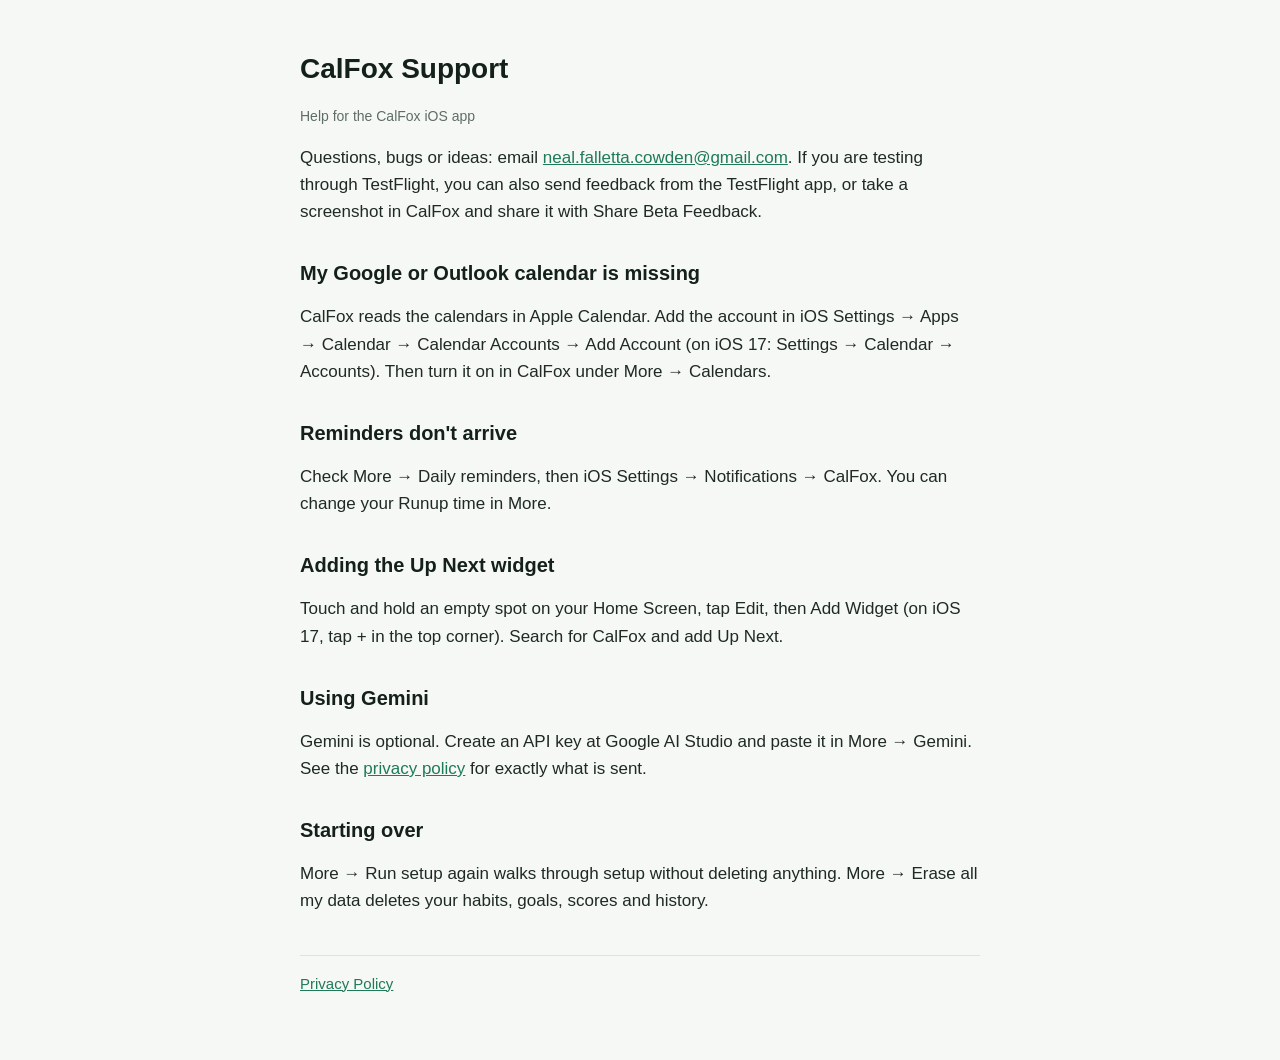
==== support.html @ bc5c1007 "CalFox privacy policy and support pages Co-Authored-By: Claude Opus 5.5 <noreply@anthropic.com>" ====
<!DOCTYPE html>
<html lang="en">
<head>
<meta charset="utf-8">
<meta name="viewport" content="width=device-width, initial-scale=1">
<title>CalFox Support</title>
<link rel="stylesheet" href="style.css">
</head>
<body>
<h1>CalFox Support</h1>
<p class="meta">Help for the CalFox iOS app</p>

<p>Questions, bugs or ideas: email <a href="mailto:neal.falletta.cowden@gmail.com">neal.falletta.cowden@gmail.com</a>. If you are testing through TestFlight, you can also send feedback from the TestFlight app, or take a screenshot in CalFox and share it with Share Beta Feedback.</p>

<h2>My Google or Outlook calendar is missing</h2>
<p>CalFox reads the calendars in Apple Calendar. Add the account in iOS Settings → Apps → Calendar → Calendar Accounts → Add Account (on iOS 17: Settings → Calendar → Accounts). Then turn it on in CalFox under More → Calendars.</p>

<h2>Reminders don't arrive</h2>
<p>Check More → Daily reminders, then iOS Settings → Notifications → CalFox. You can change your Runup time in More.</p>

<h2>Adding the Up Next widget</h2>
<p>Touch and hold an empty spot on your Home Screen, tap Edit, then Add Widget (on iOS 17, tap + in the top corner). Search for CalFox and add Up Next.</p>

<h2>Using Gemini</h2>
<p>Gemini is optional. Create an API key at Google AI Studio and paste it in More → Gemini. See the <a href="privacy.html">privacy policy</a> for exactly what is sent.</p>

<h2>Starting over</h2>
<p>More → Run setup again walks through setup without deleting anything. More → Erase all my data deletes your habits, goals, scores and history.</p>

<nav><a href="privacy.html">Privacy Policy</a></nav>
</body>
</html>
---- style.css ----
:root { --ink: #1f2a24; --head: #14201a; --muted: #5f6d66; --link: #1f7a5a; --bg: #f6f8f5; --rule: #dde4df; }
@media (prefers-color-scheme: dark) {
  :root { --ink: #dfe7e2; --head: #f2f6f3; --muted: #9aa8a1; --link: #5fd0a4; --bg: #111614; --rule: #26302b; }
}
body { max-width: 680px; margin: 0 auto; padding: 32px 20px 64px; font: 17px/1.6 -apple-system, "Segoe UI", sans-serif; color: var(--ink); background: var(--bg); }
h1, h2 { color: var(--head); line-height: 1.25; }
h1 { font-size: 28px; } h2 { font-size: 20px; margin-top: 36px; }
a { color: var(--link); }
.meta { color: var(--muted); font-size: 14px; }
ul { padding-left: 22px; }
nav { margin-top: 40px; padding-top: 16px; border-top: 1px solid var(--rule); font-size: 15px; }
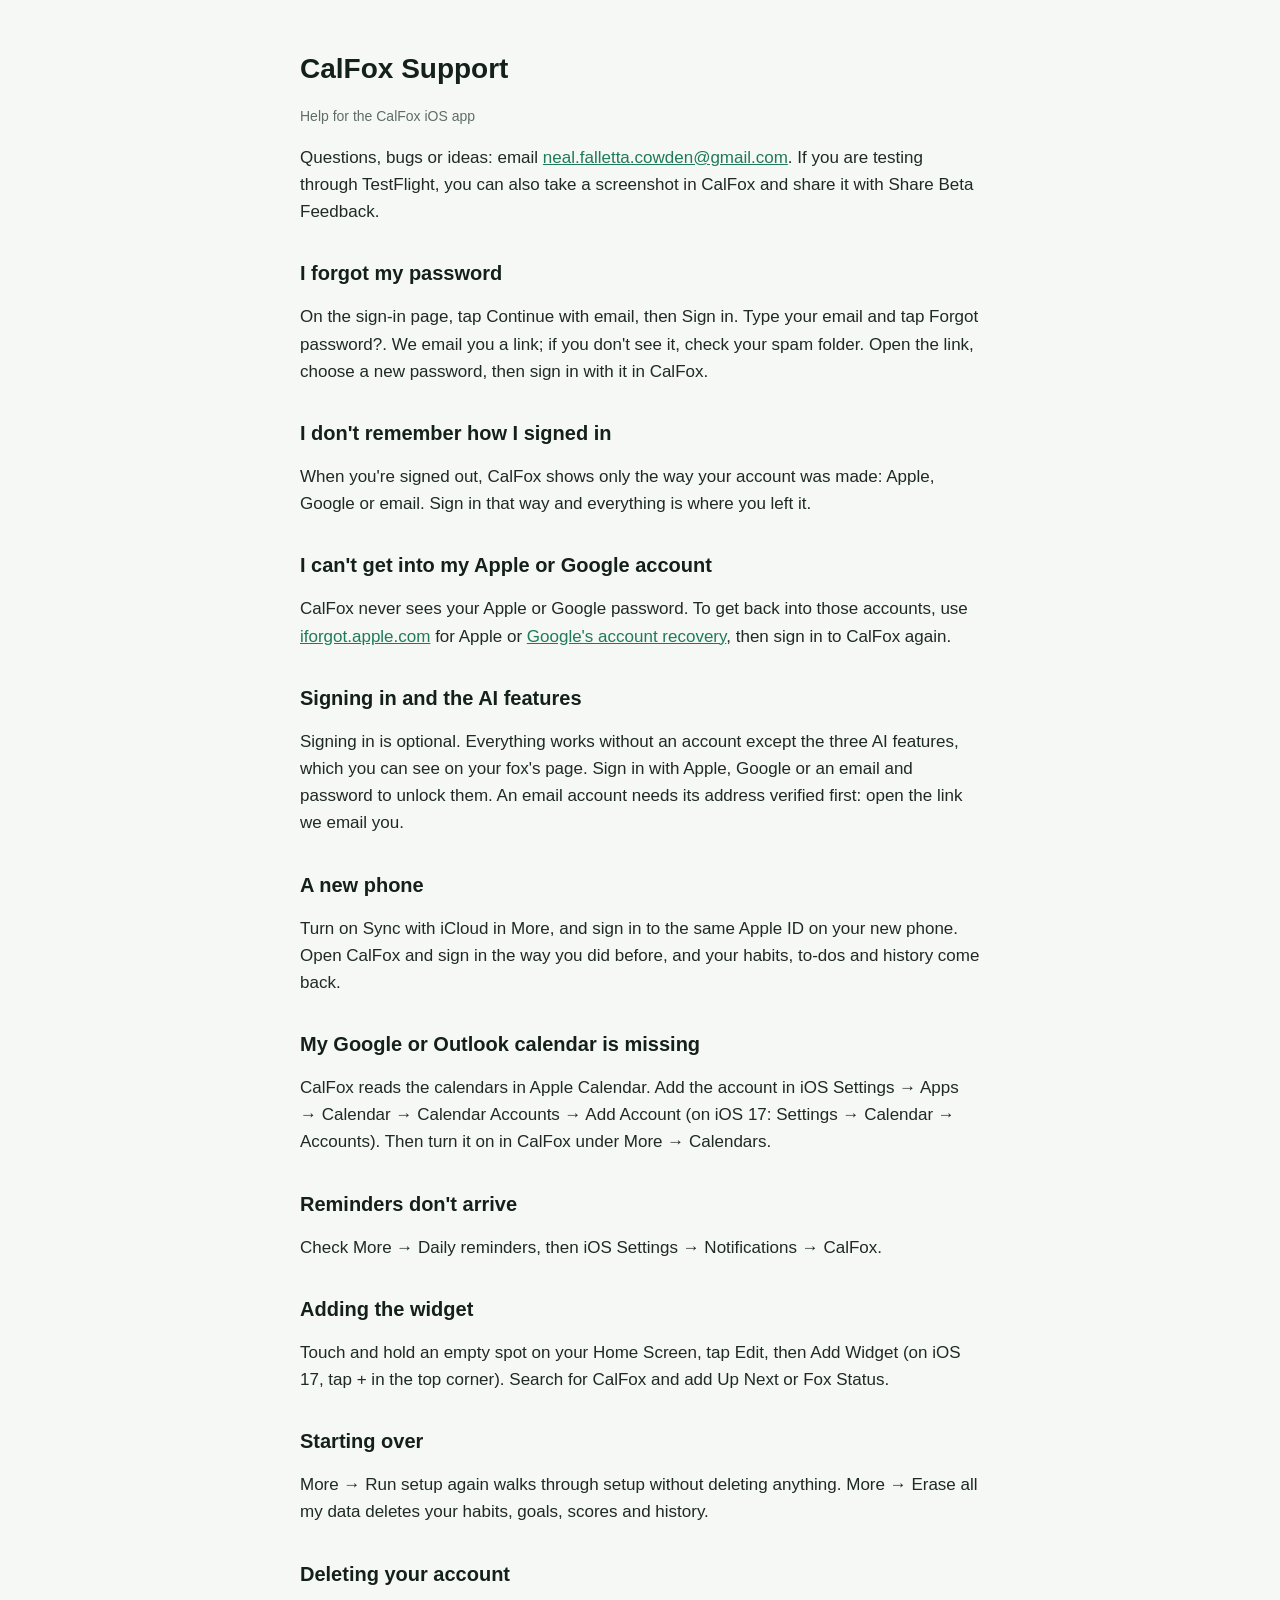
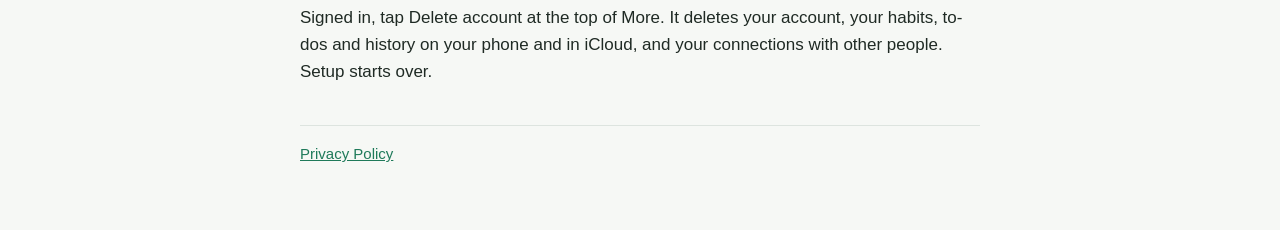
==== commit ec1934a5: "Support: forgot password, signing in, a new phone, Delete account; the AI through sign-in (Oct 28) C" ====
--- a/support.html
+++ b/support.html
@@ -10,23 +10,38 @@
 <h1>CalFox Support</h1>
 <p class="meta">Help for the CalFox iOS app</p>
 
-<p>Questions, bugs or ideas: email <a href="mailto:neal.falletta.cowden@gmail.com">neal.falletta.cowden@gmail.com</a>. If you are testing through TestFlight, you can also send feedback from the TestFlight app, or take a screenshot in CalFox and share it with Share Beta Feedback.</p>
+<p>Questions, bugs or ideas: email <a href="mailto:neal.falletta.cowden@gmail.com">neal.falletta.cowden@gmail.com</a>. If you are testing through TestFlight, you can also take a screenshot in CalFox and share it with Share Beta Feedback.</p>
+
+<h2>I forgot my password</h2>
+<p>On the sign-in page, tap Continue with email, then Sign in. Type your email and tap Forgot password?. We email you a link; if you don't see it, check your spam folder. Open the link, choose a new password, then sign in with it in CalFox.</p>
+
+<h2>I don't remember how I signed in</h2>
+<p>When you're signed out, CalFox shows only the way your account was made: Apple, Google or email. Sign in that way and everything is where you left it.</p>
+
+<h2>I can't get into my Apple or Google account</h2>
+<p>CalFox never sees your Apple or Google password. To get back into those accounts, use <a href="https://iforgot.apple.com">iforgot.apple.com</a> for Apple or <a href="https://accounts.google.com/signin/recovery">Google's account recovery</a>, then sign in to CalFox again.</p>
+
+<h2>Signing in and the AI features</h2>
+<p>Signing in is optional. Everything works without an account except the three AI features, which you can see on your fox's page. Sign in with Apple, Google or an email and password to unlock them. An email account needs its address verified first: open the link we email you.</p>
+
+<h2>A new phone</h2>
+<p>Turn on Sync with iCloud in More, and sign in to the same Apple ID on your new phone. Open CalFox and sign in the way you did before, and your habits, to-dos and history come back.</p>
 
 <h2>My Google or Outlook calendar is missing</h2>
 <p>CalFox reads the calendars in Apple Calendar. Add the account in iOS Settings → Apps → Calendar → Calendar Accounts → Add Account (on iOS 17: Settings → Calendar → Accounts). Then turn it on in CalFox under More → Calendars.</p>
 
 <h2>Reminders don't arrive</h2>
-<p>Check More → Daily reminders, then iOS Settings → Notifications → CalFox. You can change your Runup time in More.</p>
+<p>Check More → Daily reminders, then iOS Settings → Notifications → CalFox.</p>
 
-<h2>Adding the Up Next widget</h2>
-<p>Touch and hold an empty spot on your Home Screen, tap Edit, then Add Widget (on iOS 17, tap + in the top corner). Search for CalFox and add Up Next.</p>
-
-<h2>Using Gemini</h2>
-<p>Gemini is optional. Create an API key at Google AI Studio and paste it in More → Gemini. See the <a href="privacy.html">privacy policy</a> for exactly what is sent.</p>
+<h2>Adding the widget</h2>
+<p>Touch and hold an empty spot on your Home Screen, tap Edit, then Add Widget (on iOS 17, tap + in the top corner). Search for CalFox and add Up Next or Fox Status.</p>
 
 <h2>Starting over</h2>
 <p>More → Run setup again walks through setup without deleting anything. More → Erase all my data deletes your habits, goals, scores and history.</p>
 
+<h2>Deleting your account</h2>
+<p>Signed in, tap Delete account at the top of More. It deletes your account, your habits, to-dos and history on your phone and in iCloud, and your connections with other people. Setup starts over.</p>
+
 <nav><a href="privacy.html">Privacy Policy</a></nav>
 </body>
 </html>
